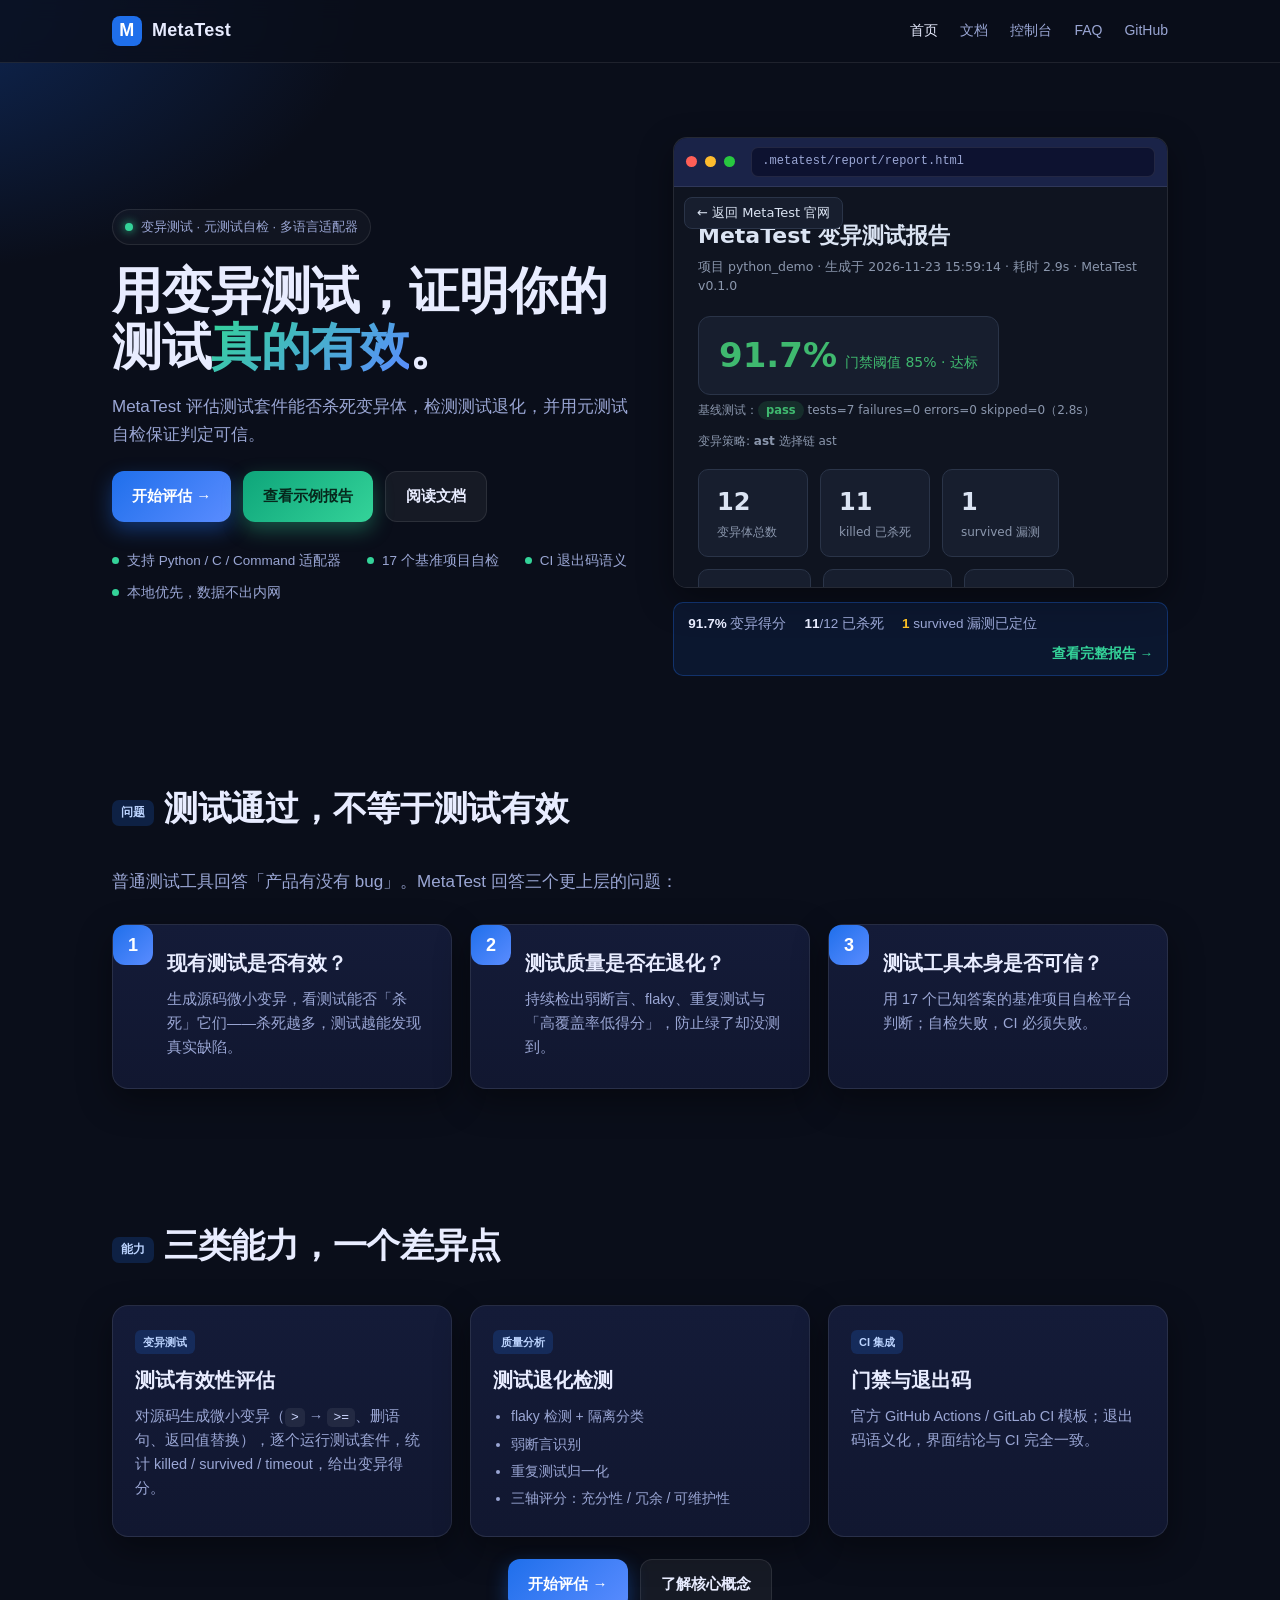
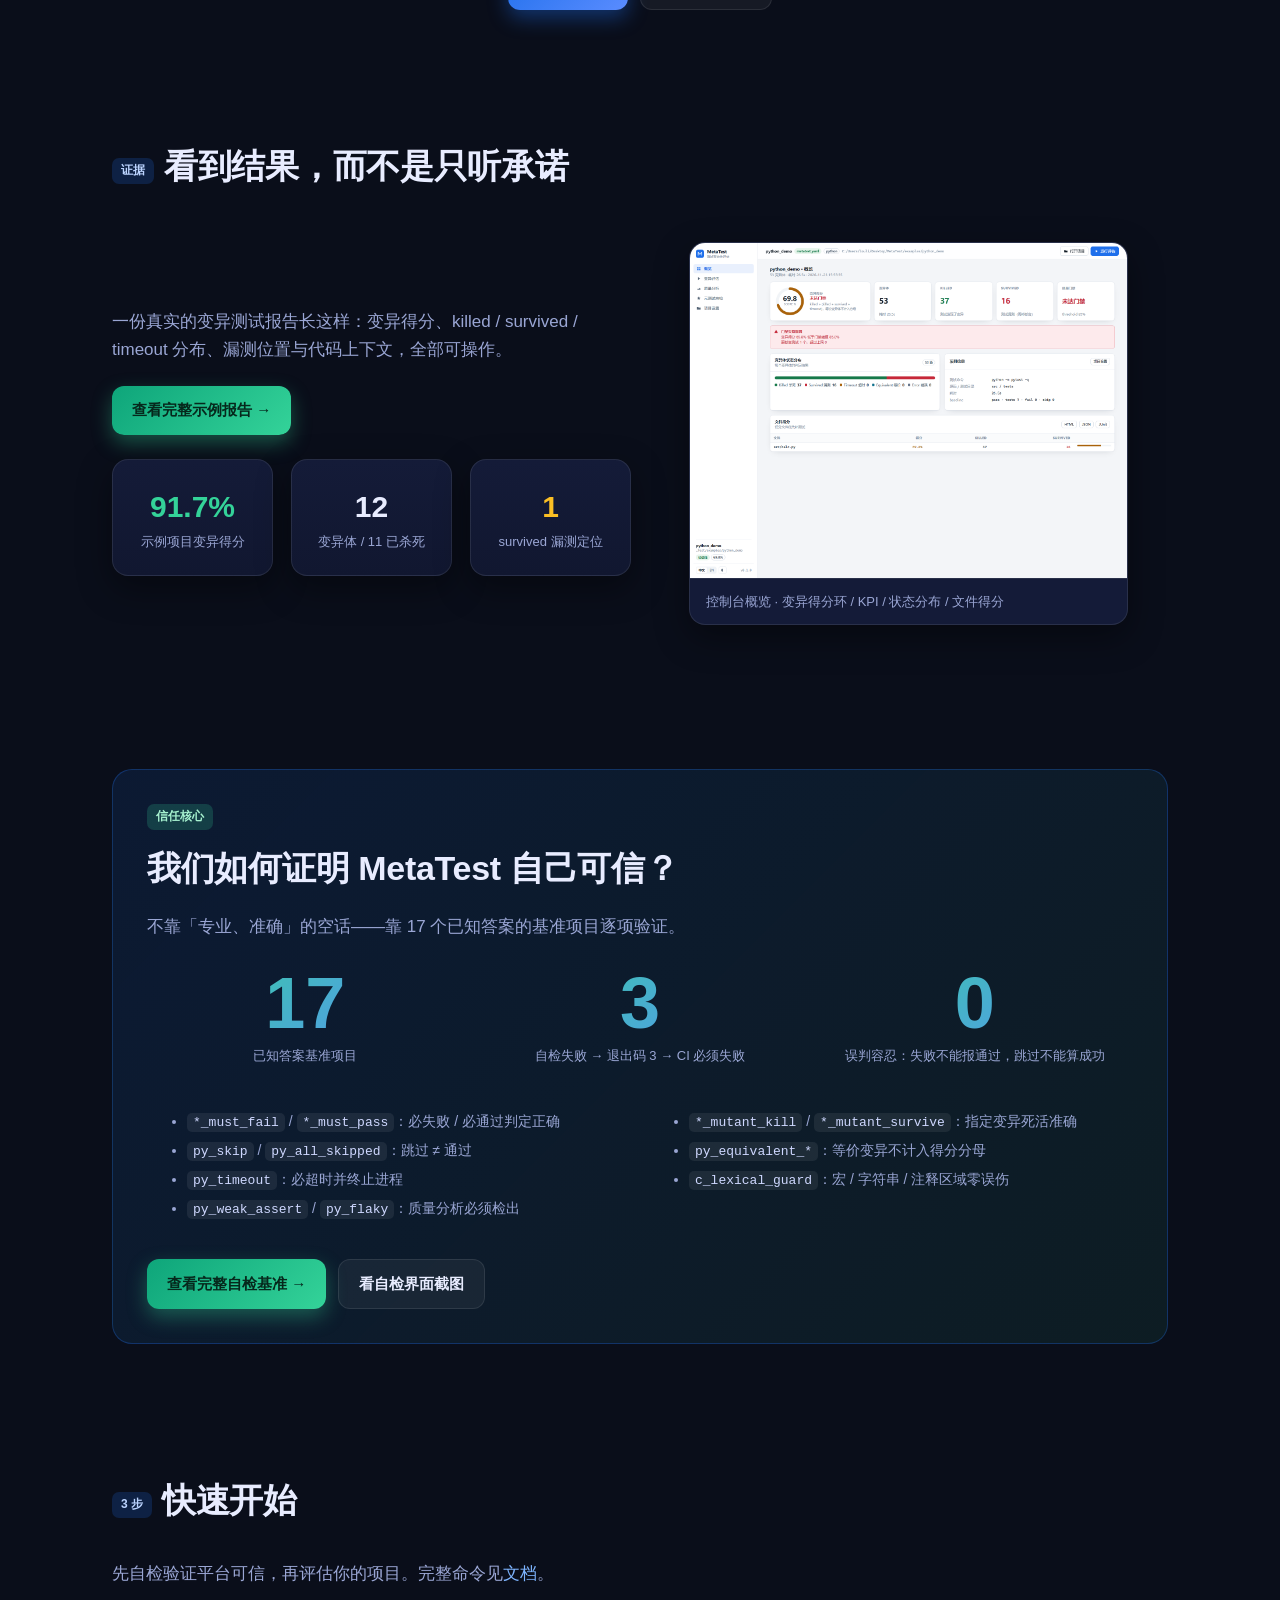
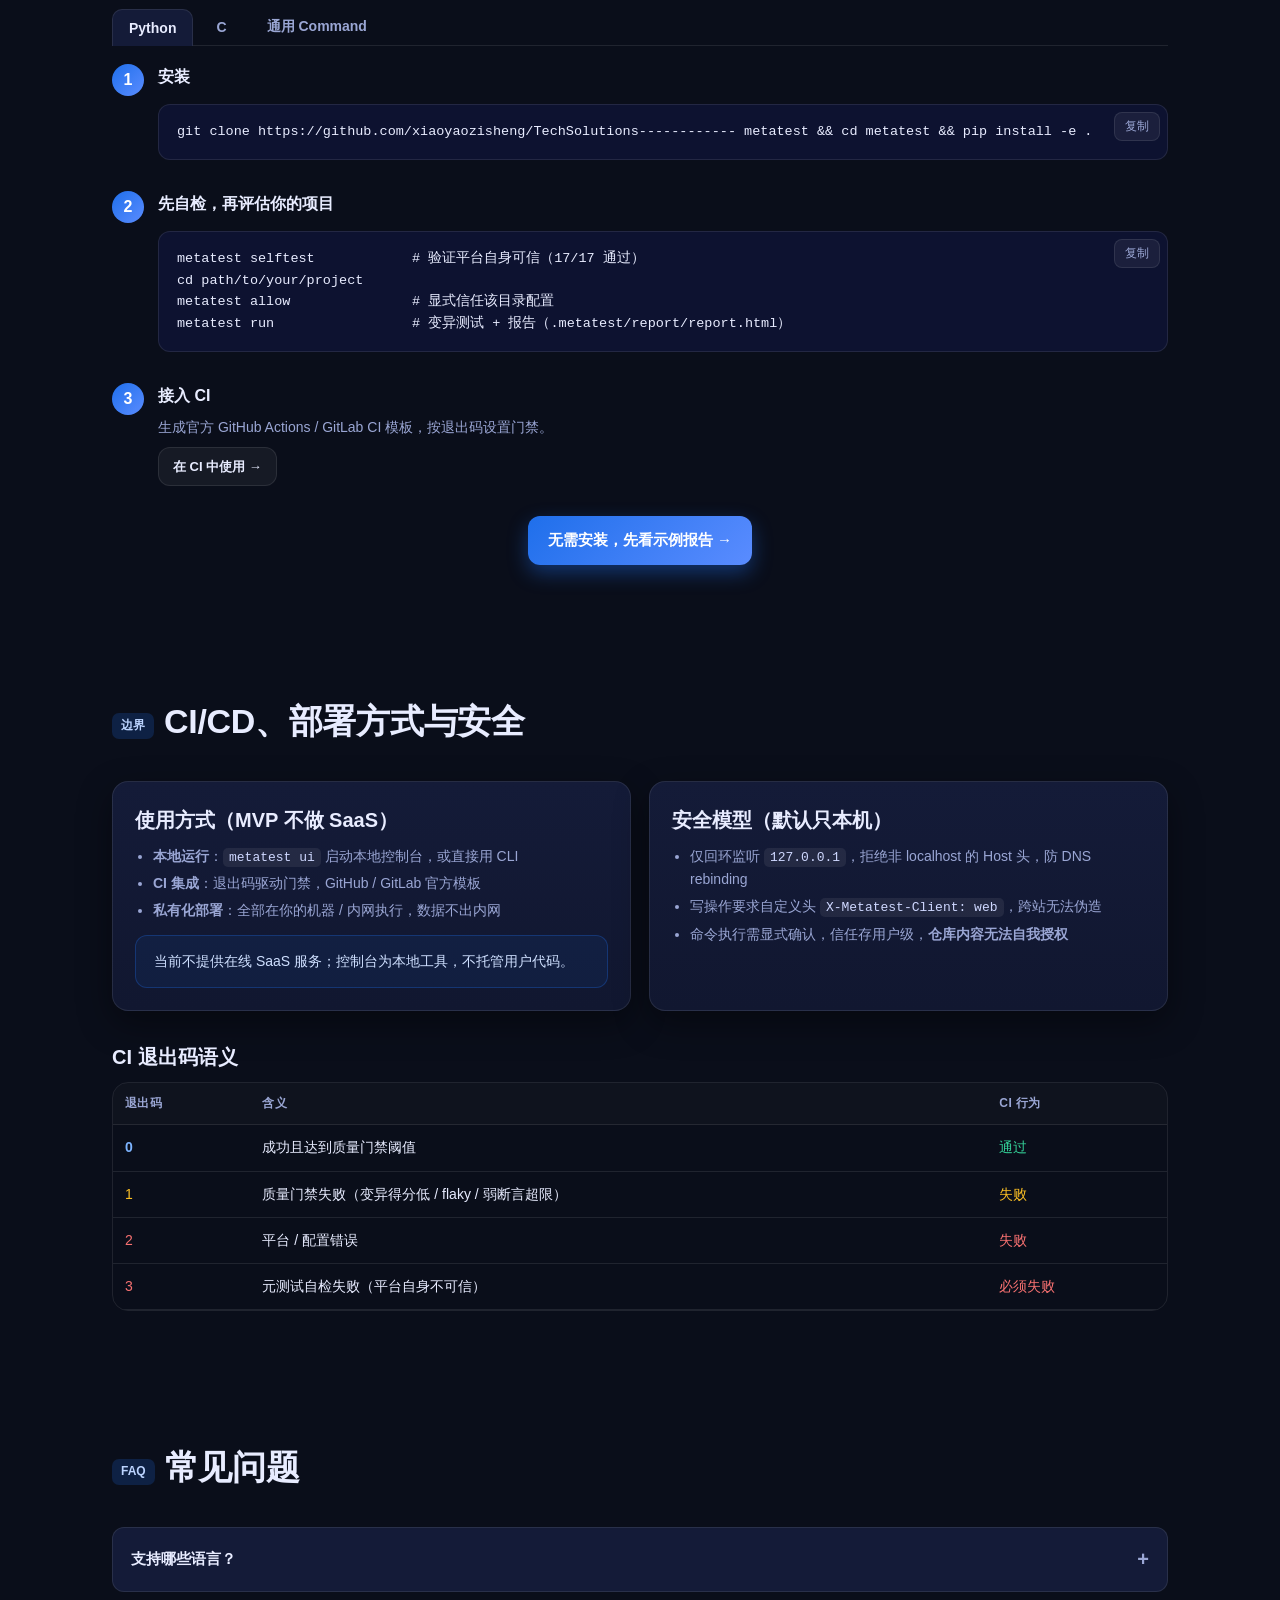
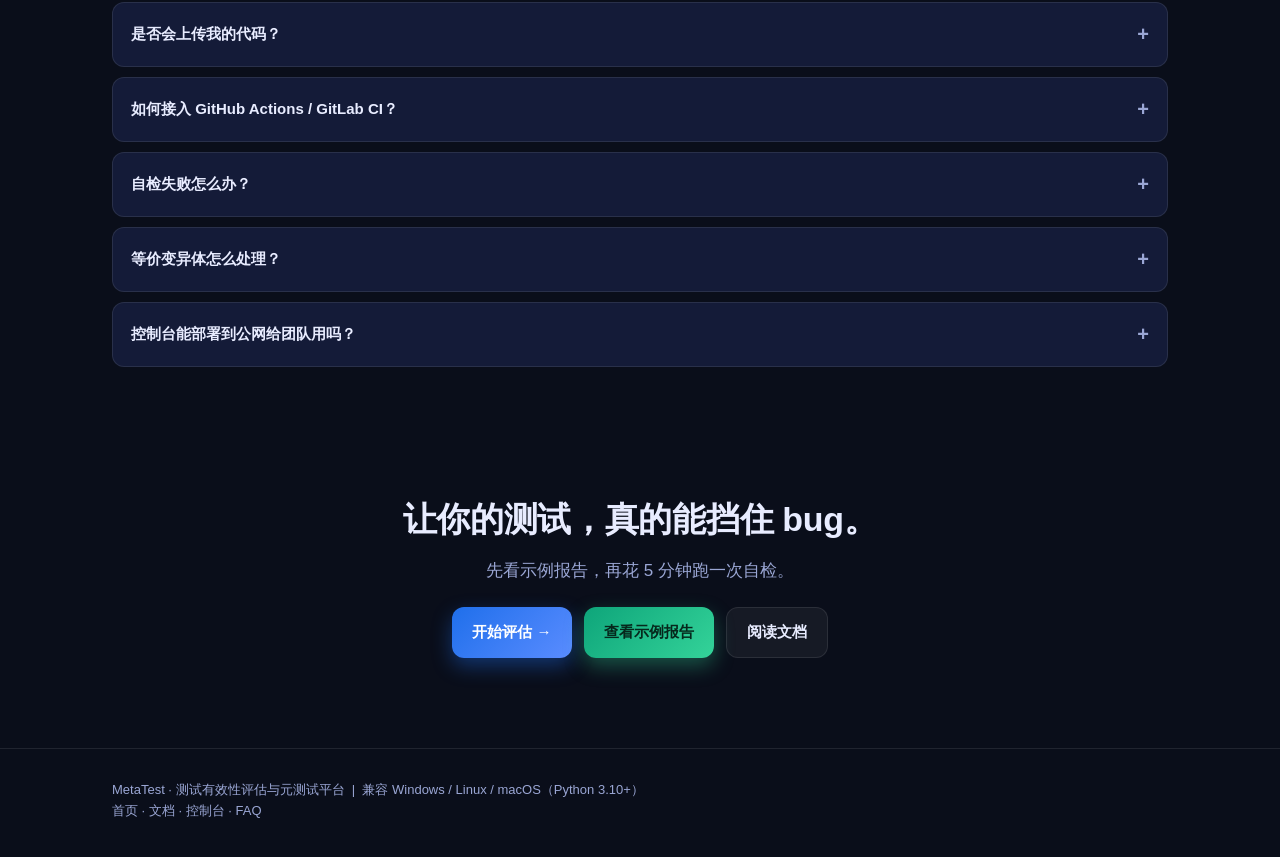
==== metatest-landing/index.html @ 5125e707 "Initial commit: MetaTest 变异测试平台（源码 + 文档 + 示例 + 官网）" ====
<!DOCTYPE html>
<html lang="zh-CN">
<head>
<meta charset="UTF-8" />
<meta name="viewport" content="width=device-width, initial-scale=1.0" />
<title>MetaTest · 用变异测试证明你的测试真的有效</title>
<meta name="description" content="MetaTest 评估测试套件能否杀死变异体，检测测试退化，并用元测试自检保证判定可信。支持 Python / C / Command，本地优先，CI 退出码语义。" />
<meta property="og:title" content="MetaTest · 用变异测试证明你的测试真的有效" />
<meta property="og:description" content="变异测试驱动的测试有效性评估 + 元测试自检 + 多语言适配器。本地优先，CI 退出码语义。" />
<meta property="og:type" content="website" />
<meta property="og:url" content="https://37ljik33e4m6n2cj4o6.traesite.cn/" />
<meta property="og:image" content="https://37ljik33e4m6n2cj4o6.traesite.cn/og-image.jpg" />
<meta property="og:image:width" content="1920" />
<meta property="og:image:height" content="1080" />
<meta property="og:image:alt" content="MetaTest 产品分享图" />
<meta name="twitter:card" content="summary_large_image" />
<meta name="twitter:title" content="MetaTest · 用变异测试证明你的测试真的有效" />
<meta name="twitter:description" content="变异测试驱动的测试有效性评估 + 元测试自检 + 多语言适配器。本地优先，CI 退出码语义。" />
<meta name="twitter:image" content="https://37ljik33e4m6n2cj4o6.traesite.cn/og-image.jpg" />
<link rel="canonical" href="https://37ljik33e4m6n2cj4o6.traesite.cn/" />
<link rel="stylesheet" href="styles.css" />
</head>
<body>

<header class="nav">
  <div class="wrap nav-in">
    <a class="logo" href="./"><span class="mark">M</span>MetaTest</a>
    <nav class="nav-links">
      <a href="./" data-page="index.html">首页</a>
      <a href="docs.html" data-page="docs.html">文档</a>
      <a href="console.html" data-page="console.html">控制台</a>
      <a class="hide-sm" href="docs.html#faq">FAQ</a>
      <a class="hide-sm" href="https://github.com/xiaoyaozisheng/TechSolutions------------" target="_blank" rel="noopener">GitHub</a>
    </nav>
  </div>
</header>

<!-- 首屏：价值 + 证据 + CTA -->
<section class="hero">
  <div class="wrap hero-grid">
    <div class="hero-left">
      <span class="pill"><span class="b"></span>变异测试 · 元测试自检 · 多语言适配器</span>
      <h1>用变异测试，证明你的测试<span class="grad">真的有效</span>。</h1>
      <p class="lead">MetaTest 评估测试套件能否杀死变异体，检测测试退化，并用元测试自检保证判定可信。</p>
      <div class="row">
        <a class="btn primary" href="#start">开始评估 →</a>
        <a class="btn accent" href="report.html">查看示例报告</a>
        <a class="btn ghost" href="docs.html">阅读文档</a>
      </div>
      <div class="trust">
        <span><span class="dot"></span>支持 Python / C / Command 适配器</span>
        <span><span class="dot"></span>17 个基准项目自检</span>
        <span><span class="dot"></span>CI 退出码语义</span>
        <span><span class="dot"></span>本地优先，数据不出内网</span>
      </div>
    </div>
    <div class="hero-right">
      <div class="browser-frame">
        <div class="browser-bar">
          <span class="bdot r"></span><span class="bdot y"></span><span class="bdot g"></span>
          <span class="url">.metatest/report/report.html</span>
        </div>
        <iframe src="report.html" title="MetaTest 真实示例报告（可交互滚动）" loading="lazy"></iframe>
      </div>
      <a class="report-strip" href="report.html">
        <span><b>91.7%</b> 变异得分</span>
        <span><b>11</b>/12 已杀死</span>
        <span><b class="warn">1</b> survived 漏测已定位</span>
        <span class="arr">查看完整报告 →</span>
      </a>
    </div>
  </div>
</section>

<!-- 问题 -->
<section id="why">
  <div class="wrap">
    <div class="section-title"><span class="n">问题</span><h2>测试通过，不等于测试有效</h2></div>
    <p class="lead" style="margin-bottom:28px">普通测试工具回答「产品有没有 bug」。MetaTest 回答三个更上层的问题：</p>
    <div class="grid grid-3 questions">
      <div class="card q"><h3>现有测试是否有效？</h3><p>生成源码微小变异，看测试能否「杀死」它们——杀死越多，测试越能发现真实缺陷。</p></div>
      <div class="card q"><h3>测试质量是否在退化？</h3><p>持续检出弱断言、flaky、重复测试与「高覆盖率低得分」，防止绿了却没测到。</p></div>
      <div class="card q"><h3>测试工具本身是否可信？</h3><p>用 17 个已知答案的基准项目自检平台判断；自检失败，CI 必须失败。</p></div>
    </div>
  </div>
</section>

<!-- 核心能力 -->
<section id="capabilities">
  <div class="wrap">
    <div class="section-title"><span class="n">能力</span><h2>三类能力，一个差异点</h2></div>
    <div class="grid grid-3">
      <div class="card"><span class="tag">变异测试</span><h3>测试有效性评估</h3><p>对源码生成微小变异（<code>&gt;</code> → <code>&gt;=</code>、删语句、返回值替换），逐个运行测试套件，统计 killed / survived / timeout，给出变异得分。</p></div>
      <div class="card"><span class="tag">质量分析</span><h3>测试退化检测</h3><ul><li>flaky 检测 + 隔离分类</li><li>弱断言识别</li><li>重复测试归一化</li><li>三轴评分：充分性 / 冗余 / 可维护性</li></ul></div>
      <div class="card"><span class="tag">CI 集成</span><h3>门禁与退出码</h3><p>官方 GitHub Actions / GitLab CI 模板；退出码语义化，界面结论与 CI 完全一致。</p></div>
    </div>
    <div class="row center" style="justify-content:center">
      <a class="btn primary" href="#start">开始评估 →</a>
      <a class="btn ghost" href="docs.html#concepts">了解核心概念</a>
    </div>
  </div>
</section>

<!-- 证据 -->
<section id="evidence">
  <div class="wrap">
    <div class="section-title"><span class="n">证据</span><h2>看到结果，而不是只听承诺</h2></div>
    <div class="grid grid-2" style="align-items:center">
      <div>
        <p class="lead">一份真实的变异测试报告长这样：变异得分、killed / survived / timeout 分布、漏测位置与代码上下文，全部可操作。</p>
        <div class="row">
          <a class="btn accent" href="report.html">查看完整示例报告 →</a>
        </div>
        <div class="grid grid-3" style="margin-top:24px">
          <div class="card" style="text-align:center"><div style="font-size:30px;font-weight:850;color:var(--accent)">91.7%</div><div class="muted" style="font-size:13px">示例项目变异得分</div></div>
          <div class="card" style="text-align:center"><div style="font-size:30px;font-weight:850;color:var(--text)">12</div><div class="muted" style="font-size:13px">变异体 / 11 已杀死</div></div>
          <div class="card" style="text-align:center"><div style="font-size:30px;font-weight:850;color:var(--warn)">1</div><div class="muted" style="font-size:13px">survived 漏测定位</div></div>
        </div>
      </div>
      <figure class="figure">
        <img src="overview.png" alt="MetaTest 控制台概览：变异得分环与 KPI" />
        <figcaption class="cap">控制台概览 · 变异得分环 / KPI / 状态分布 / 文件得分</figcaption>
      </figure>
    </div>
  </div>
</section>

<!-- 元测试自检：信任核心 -->
<section id="selftest">
  <div class="wrap">
    <div class="trust-core">
      <div class="section-title" style="margin-bottom:10px"><span class="n" style="background:rgba(52,211,153,.2);color:#a7f3d0">信任核心</span></div>
      <h2>我们如何证明 MetaTest 自己可信？</h2>
      <p class="lead">不靠「专业、准确」的空话——靠 17 个已知答案的基准项目逐项验证。</p>
      <div class="grid grid-3" style="margin-top:26px">
        <div class="stat"><div class="big">17</div><small>已知答案基准项目</small></div>
        <div class="stat"><div class="big">3</div><small>自检失败 → 退出码 3 → CI 必须失败</small></div>
        <div class="stat"><div class="big">0</div><small>误判容忍：失败不能报通过，跳过不能算成功</small></div>
      </div>
      <div class="grid grid-2" style="margin-top:26px">
        <ul class="muted" style="font-size:14px;line-height:2">
          <li><code>*_must_fail</code> / <code>*_must_pass</code>：必失败 / 必通过判定正确</li>
          <li><code>py_skip</code> / <code>py_all_skipped</code>：跳过 ≠ 通过</li>
          <li><code>py_timeout</code>：必超时并终止进程</li>
          <li><code>py_weak_assert</code> / <code>py_flaky</code>：质量分析必须检出</li>
        </ul>
        <ul class="muted" style="font-size:14px;line-height:2">
          <li><code>*_mutant_kill</code> / <code>*_mutant_survive</code>：指定变异死活准确</li>
          <li><code>py_equivalent_*</code>：等价变异不计入得分分母</li>
          <li><code>c_lexical_guard</code>：宏 / 字符串 / 注释区域零误伤</li>
        </ul>
      </div>
      <div class="row">
        <a class="btn accent" href="docs.html#selftest">查看完整自检基准 →</a>
        <a class="btn ghost" href="selftest.png">看自检界面截图</a>
      </div>
    </div>
  </div>
</section>

<!-- 快速开始 -->
<section id="start">
  <div class="wrap">
    <div class="section-title"><span class="n">3 步</span><h2>快速开始</h2></div>
    <p class="lead" style="margin-bottom:20px">先自检验证平台可信，再评估你的项目。完整命令见<a href="docs.html">文档</a>。</p>

    <div data-tab-group="lang">
      <div class="tabs">
        <button class="tab active" data-tab="python">Python</button>
        <button class="tab" data-tab="c">C</button>
        <button class="tab" data-tab="cmd">通用 Command</button>
      </div>

      <div class="tab-panel active" data-panel="lang" data-panel-value="python">
        <div class="step"><div class="n">1</div><div class="b">
          <h4>安装</h4>
          <div class="code-wrap"><pre><code>git clone https://github.com/xiaoyaozisheng/TechSolutions------------ metatest && cd metatest && pip install -e .</code></pre></div>
        </div></div>
        <div class="step"><div class="n">2</div><div class="b">
          <h4>先自检，再评估你的项目</h4>
          <div class="code-wrap"><pre><code>metatest selftest            # 验证平台自身可信（17/17 通过）
cd path/to/your/project
metatest allow               # 显式信任该目录配置
metatest run                 # 变异测试 + 报告（.metatest/report/report.html）</code></pre></div>
        </div></div>
        <div class="step"><div class="n">3</div><div class="b">
          <h4>接入 CI</h4>
          <p>生成官方 GitHub Actions / GitLab CI 模板，按退出码设置门禁。</p>
          <a class="btn ghost sm" href="docs.html#ci">在 CI 中使用 →</a>
        </div></div>
      </div>

      <div class="tab-panel" data-panel="lang" data-panel-value="c">
        <div class="step"><div class="n">1</div><div class="b">
          <h4>安装（含 C 变异依赖）</h4>
          <div class="code-wrap"><pre><code>git clone https://github.com/xiaoyaozisheng/TechSolutions------------ metatest && cd metatest && pip install -e ".[c]"</code></pre></div>
        </div></div>
        <div class="step"><div class="n">2</div><div class="b">
          <h4>初始化并评估 C 项目</h4>
          <div class="code-wrap"><pre><code>metatest selftest
cd path/to/your/c_project
metatest init               # 探测语言并生成 metatest.yaml
metatest allow
metatest run</code></pre></div>
        </div></div>
        <div class="step"><div class="n">3</div><div class="b">
          <h4>接入 CI</h4>
          <a class="btn ghost sm" href="docs.html#ci">在 CI 中使用 →</a>
        </div></div>
      </div>

      <div class="tab-panel" data-panel="lang" data-panel-value="cmd">
        <div class="step"><div class="n">1</div><div class="b">
          <h4>安装</h4>
          <div class="code-wrap"><pre><code>git clone https://github.com/xiaoyaozisheng/TechSolutions------------ metatest && cd metatest && pip install -e .</code></pre></div>
        </div></div>
        <div class="step"><div class="n">2</div><div class="b">
          <h4>用命令适配器接入任意项目</h4>
          <p>在 <code>metatest.yaml</code> 里配置 build / test 命令与结果格式，即可获得 flaky 检测、结果校验与报告。</p>
          <a class="btn ghost sm" href="docs.html#adapters">查看 Command 适配器配置 →</a>
        </div></div>
        <div class="step"><div class="n">3</div><div class="b">
          <h4>接入 CI</h4>
          <a class="btn ghost sm" href="docs.html#ci">在 CI 中使用 →</a>
        </div></div>
      </div>
    </div>

    <div class="row center" style="justify-content:center;margin-top:30px">
      <a class="btn primary" href="report.html">无需安装，先看示例报告 →</a>
    </div>
  </div>
</section>

<!-- CI / 部署边界 / 安全 -->
<section id="ci-security">
  <div class="wrap">
    <div class="section-title"><span class="n">边界</span><h2>CI/CD、部署方式与安全</h2></div>
    <div class="grid grid-2">
      <div class="card">
        <h3>使用方式（MVP 不做 SaaS）</h3>
        <ul>
          <li><b>本地运行</b>：<code>metatest ui</code> 启动本地控制台，或直接用 CLI</li>
          <li><b>CI 集成</b>：退出码驱动门禁，GitHub / GitLab 官方模板</li>
          <li><b>私有化部署</b>：全部在你的机器 / 内网执行，数据不出内网</li>
        </ul>
        <div class="callout info" style="margin-top:12px">当前不提供在线 SaaS 服务；控制台为本地工具，不托管用户代码。</div>
      </div>
      <div class="card">
        <h3>安全模型（默认只本机）</h3>
        <ul>
          <li>仅回环监听 <code>127.0.0.1</code>，拒绝非 localhost 的 Host 头，防 DNS rebinding</li>
          <li>写操作要求自定义头 <code>X-Metatest-Client: web</code>，跨站无法伪造</li>
          <li>命令执行需显式确认，信任存用户级，<b>仓库内容无法自我授权</b></li>
        </ul>
      </div>
    </div>
    <h3 style="margin-top:30px">CI 退出码语义</h3>
    <div class="scroll">
      <table>
        <tr><th>退出码</th><th>含义</th><th>CI 行为</th></tr>
        <tr><td class="k">0</td><td>成功且达到质量门禁阈值</td><td class="ok">通过</td></tr>
        <tr><td class="warn">1</td><td>质量门禁失败（变异得分低 / flaky / 弱断言超限）</td><td class="warn">失败</td></tr>
        <tr><td class="bad">2</td><td>平台 / 配置错误</td><td class="bad">失败</td></tr>
        <tr><td class="bad">3</td><td>元测试自检失败（平台自身不可信）</td><td class="bad">必须失败</td></tr>
      </table>
    </div>
  </div>
</section>

<!-- FAQ -->
<section id="faq">
  <div class="wrap">
    <div class="section-title"><span class="n">FAQ</span><h2>常见问题</h2></div>
    <details class="faq"><summary>支持哪些语言？</summary><div class="body">内置 Python（AST + pytest/unittest）、C（tree-sitter，无依赖时词法级回退）、Command（任意命令级接入）。通过插件模板可扩展更多语言与变异算子。</div></details>
    <details class="faq"><summary>是否会上传我的代码？</summary><div class="body">不会。MetaTest 是本地优先工具，所有变异生成与测试执行都在你的机器 / 内网完成，不向任何外部服务发送代码。MVP 不做 SaaS。</div></details>
    <details class="faq"><summary>如何接入 GitHub Actions / GitLab CI？</summary><div class="body">运行 <code>metatest ci github</code> 或 <code>metatest ci gitlab</code> 输出官方模板，按退出码（0 通过 / 1 门禁失败 / 3 自检失败）设置门禁即可。详见<a href="docs.html#ci">文档 · CI 集成</a>。</div></details>
    <details class="faq"><summary>自检失败怎么办？</summary><div class="body">自检失败（退出码 3）说明平台自身判断不可信，此时一切结论都不可信，CI 必须失败。请检查环境（解释器 / 依赖），或提交 issue 附上自检日志。</div></details>
    <details class="faq"><summary>等价变异体怎么处理？</summary><div class="body">等价变异（语义与原代码相同，不可能被杀死）不计入得分分母。可人工标记或启发式提示，避免拉低真实得分。</div></details>
    <details class="faq"><summary>控制台能部署到公网给团队用吗？</summary><div class="body">不建议。控制台设计为仅本机单用户、无鉴权，文档明确不要把 <code>--host</code> 改成 <code>0.0.0.0</code>。团队共享建议走 CI 集成，而非公网暴露控制台。</div></details>
  </div>
</section>

<!-- 底部 CTA -->
<section style="padding:50px 0 70px">
  <div class="wrap center">
    <h2>让你的测试，真的能挡住 bug。</h2>
    <p class="lead" style="margin:0 auto">先看示例报告，再花 5 分钟跑一次自检。</p>
    <div class="row" style="justify-content:center">
      <a class="btn primary" href="#start">开始评估 →</a>
      <a class="btn accent" href="report.html">查看示例报告</a>
      <a class="btn ghost" href="docs.html">阅读文档</a>
    </div>
  </div>
</section>

<footer>
  <div class="wrap">
    MetaTest · 测试有效性评估与元测试平台 &nbsp;|&nbsp; 兼容 Windows / Linux / macOS（Python 3.10+）<br/>
    <a href="./">首页</a> · <a href="docs.html">文档</a> · <a href="console.html">控制台</a> · <a href="docs.html#faq">FAQ</a>
  </div>
</footer>

<div class="toast" id="toast"></div>
<script src="app.js"></script>
</body>
</html>
---- metatest-landing/styles.css ----
/* MetaTest 官网 · 共享样式 (首页 / 文档 / 控制台) */
:root{
  --bg:#0a0e1a; --bg-soft:#111730; --card:#141b38; --card-2:#1a2348;
  --text:#e8ecff; --muted:#9aa6d4; --line:rgba(255,255,255,.09);
  --brand:#1f6feb; --brand-2:#5a8cff; --accent:#34d399; --warn:#fbbf24; --danger:#f87171;
  --radius:16px; --shadow:0 12px 34px rgba(0,0,0,.4);
  --code:#0d1230;
}
*{box-sizing:border-box}
html{scroll-behavior:smooth}
body{margin:0;font-family:-apple-system,BlinkMacSystemFont,"Segoe UI","PingFang SC","Microsoft YaHei",Roboto,Helvetica,Arial,sans-serif;background:radial-gradient(1100px 560px at 85% -10%,#16306b 0%,transparent 60%),radial-gradient(900px 500px at -10% 0%,#0f2a5c 0%,transparent 55%),var(--bg);color:var(--text);line-height:1.65}
a{color:#7db4ff;text-decoration:none}
a:hover{text-decoration:underline}
.wrap{max-width:1100px;margin:0 auto;padding:0 22px}

/* 导航 */
header.nav{position:sticky;top:0;z-index:30;backdrop-filter:blur(10px);background:rgba(10,14,26,.75);border-bottom:1px solid var(--line)}
.nav-in{display:flex;align-items:center;justify-content:space-between;height:62px}
.logo{font-weight:800;letter-spacing:.3px;display:flex;align-items:center;gap:10px;font-size:18px;color:var(--text)}
.logo:hover{text-decoration:none}
.logo .mark{width:30px;height:30px;border-radius:8px;background:var(--brand);display:grid;place-items:center;color:#fff;font-weight:900}
.nav-links{display:flex;gap:22px;font-size:14px;align-items:center}
.nav-links a{color:var(--muted)}
.nav-links a:hover{color:var(--text);text-decoration:none}
.nav-links a.active{color:var(--text)}
@media(max-width:780px){.nav-links{gap:14px;font-size:13px}}
@media(max-width:560px){.nav-links .hide-sm{display:none}}

/* 排版 */
section{padding:64px 0}
h1{font-size:clamp(30px,5.2vw,50px);line-height:1.12;margin:0 0 18px;font-weight:850;letter-spacing:-.5px}
h2{font-size:clamp(24px,3.4vw,34px);margin:0 0 10px;font-weight:800;letter-spacing:-.3px}
h3{font-size:20px;margin:0 0 8px}
.lead{color:var(--muted);font-size:17px;max-width:760px}
.muted{color:var(--muted)}
.grad{background:linear-gradient(135deg,var(--accent),var(--brand-2));-webkit-background-clip:text;background-clip:text;color:transparent}

/* 首屏 */
.hero{padding-top:74px;padding-bottom:40px}
.pill{display:inline-flex;align-items:center;gap:8px;padding:6px 12px;border:1px solid var(--line);border-radius:999px;background:rgba(255,255,255,.03);font-size:13px;color:var(--muted);margin-bottom:18px}
.pill .b{width:8px;height:8px;border-radius:50%;background:var(--accent);box-shadow:0 0 10px var(--accent)}

/* CTA 按钮 */
.btn{display:inline-flex;align-items:center;gap:8px;border:0;cursor:pointer;font-weight:600;font-size:15px;padding:12px 20px;border-radius:12px;text-decoration:none;transition:transform .15s, box-shadow .15s;font-family:inherit}
.btn:hover{text-decoration:none;transform:translateY(-1px)}
.btn.primary{background:linear-gradient(135deg,var(--brand),var(--brand-2));color:#fff;box-shadow:0 8px 20px rgba(31,111,235,.4)}
.btn.primary:hover{box-shadow:0 12px 26px rgba(31,111,235,.5)}
.btn.accent{background:linear-gradient(135deg,#0ea57a,var(--accent));color:#06281c;box-shadow:0 8px 20px rgba(52,211,153,.35)}
.btn.accent:hover{box-shadow:0 12px 26px rgba(52,211,153,.45)}
.btn.ghost{background:rgba(255,255,255,.05);border:1px solid var(--line);color:var(--text)}
.btn.ghost:hover{background:rgba(255,255,255,.1)}
.btn.sm{padding:8px 14px;font-size:13px}
.row{display:flex;gap:12px;flex-wrap:wrap;margin-top:22px}
.center{text-align:center}

/* 信任条 */
.trust{display:flex;flex-wrap:wrap;gap:10px 26px;margin-top:28px;color:var(--muted);font-size:13.5px}
.trust span{display:inline-flex;align-items:center;gap:8px}
.trust .dot{width:7px;height:7px;border-radius:50%;background:var(--accent)}

/* 卡片网格 */
.grid{display:grid;gap:18px}
.grid-3{grid-template-columns:repeat(3,1fr)}
.grid-2{grid-template-columns:repeat(2,1fr)}
@media(max-width:900px){.grid-3,.grid-2{grid-template-columns:1fr}}
.card{background:linear-gradient(180deg,var(--card),var(--bg-soft));border:1px solid var(--line);border-radius:var(--radius);padding:22px;box-shadow:var(--shadow)}
.card .tag{display:inline-block;font-size:11px;padding:3px 8px;border-radius:6px;background:rgba(31,111,235,.2);color:#bcd4ff;margin-bottom:10px;font-weight:600}
.card p{color:var(--muted);margin:6px 0;font-size:14.5px}
.card ul{margin:8px 0 0;padding-left:18px;color:var(--muted);font-size:14px}
.card ul li{margin:4px 0}

/* 数字问题卡 */
.questions{counter-reset:q}
.q{position:relative;padding-left:54px}
.q::before{counter-increment:q;content:counter(q);position:absolute;left:0;top:0;width:40px;height:40px;border-radius:12px;background:linear-gradient(135deg,var(--brand),var(--brand-2));display:grid;place-items:center;font-weight:800;color:#fff;font-size:18px}

/* 信任核心区 */
.trust-core{background:linear-gradient(135deg,rgba(31,111,235,.12),rgba(52,211,153,.08));border:1px solid rgba(31,111,235,.3);border-radius:20px;padding:34px}
.trust-core .big{font-size:clamp(40px,8vw,72px);font-weight:850;line-height:1;background:linear-gradient(135deg,var(--accent),var(--brand-2));-webkit-background-clip:text;background-clip:text;color:transparent}
.trust-core .stat{text-align:center}
.trust-core .stat small{display:block;color:var(--muted);font-size:13px;margin-top:6px}

/* 截图 */
.shots{display:grid;grid-template-columns:1fr 1fr;gap:18px}
@media(max-width:900px){.shots{grid-template-columns:1fr}}
.shot{background:var(--card);border:1px solid var(--line);border-radius:var(--radius);overflow:hidden;box-shadow:var(--shadow)}
.shot img{width:100%;display:block;border-bottom:1px solid var(--line)}
.shot .cap{padding:14px 16px;font-size:14px;color:var(--muted)}
.shot .cap b{color:var(--text)}
.figure{border:1px solid var(--line);border-radius:var(--radius);overflow:hidden;box-shadow:var(--shadow);background:var(--card)}
.figure img{width:100%;display:block}
.figure .cap{padding:12px 16px;font-size:13px;color:var(--muted);border-top:1px solid var(--line)}

/* 代码块 + 复制 */
pre{background:var(--code);border:1px solid var(--line);border-radius:12px;padding:16px 18px;overflow:auto;font-size:13.5px;line-height:1.6;position:relative}
code{font-family:"SFMono-Regular",Consolas,"Liberation Mono",Menlo,monospace}
p code,li code,td code{background:rgba(255,255,255,.07);padding:2px 6px;border-radius:5px;font-size:13px;color:#cfd8ff}
.code-wrap{position:relative}
.code-wrap .copy-btn{position:absolute;top:8px;right:8px;z-index:2;font-size:12px;padding:5px 10px;border-radius:8px;border:1px solid var(--line);background:rgba(255,255,255,.06);color:var(--muted);cursor:pointer;font-family:inherit}
.code-wrap .copy-btn:hover{background:rgba(255,255,255,.12);color:var(--text)}
.code-wrap .copy-btn.copied{color:var(--accent);border-color:rgba(52,211,153,.4)}

/* 语言 tab */
.tabs{display:flex;gap:6px;flex-wrap:wrap;border-bottom:1px solid var(--line);margin-bottom:16px}
.tab{padding:9px 16px;border:1px solid transparent;border-bottom:0;background:transparent;color:var(--muted);cursor:pointer;font-size:14px;border-radius:10px 10px 0 0;font-family:inherit;font-weight:600}
.tab:hover{color:var(--text)}
.tab.active{color:var(--text);background:var(--card);border-color:var(--line);position:relative;top:1px}
.tab-panel{display:none}
.tab-panel.active{display:block}
.step{display:flex;gap:14px;align-items:flex-start;margin:18px 0}
.step .n{flex:0 0 32px;width:32px;height:32px;border-radius:50%;background:linear-gradient(135deg,var(--brand),var(--brand-2));display:grid;place-items:center;font-weight:800;color:#fff}
.step .b{flex:1}
.step .b h4{margin:0 0 6px;font-size:16px}
.step .b p{margin:0 0 8px;color:var(--muted);font-size:14px}

/* 表格 */
table{width:100%;border-collapse:collapse;font-size:14px}
th,td{padding:11px 12px;text-align:left;border-bottom:1px solid var(--line);vertical-align:top}
th{color:var(--muted);font-weight:600;font-size:12px;text-transform:uppercase;letter-spacing:.4px;background:rgba(255,255,255,.02);white-space:nowrap}
.scroll{overflow:auto;border:1px solid var(--line);border-radius:var(--radius);-webkit-overflow-scrolling:touch}
.k{color:#7db4ff;font-weight:600;white-space:nowrap}
.ok{color:var(--accent)} .warn{color:var(--warn)} .bad{color:var(--danger)}
.formula{background:rgba(31,111,235,.1);border:1px solid rgba(31,111,235,.3);border-radius:12px;padding:14px 18px;font-size:15px;color:#cfd8ff}
.arch-tree{background:var(--code);border:1px solid var(--line);border-radius:12px;padding:16px 18px;font-size:13px;line-height:1.7;color:#cdd6f5;overflow:auto;font-family:"SFMono-Regular",Consolas,monospace}
.note{font-size:13px;color:var(--muted);border-left:3px solid var(--brand);padding-left:12px;margin:14px 0}
.callout{border-radius:12px;padding:14px 18px;font-size:14px}
.callout.warn{background:rgba(251,191,36,.08);border:1px solid rgba(251,191,36,.3);color:#fde68a}
.callout.info{background:rgba(31,111,235,.08);border:1px solid rgba(31,111,235,.3);color:#cfe0ff}
.callout.ok{background:rgba(52,211,153,.08);border:1px solid rgba(52,211,153,.3);color:#a7f3d0}

/* FAQ */
.faq{border:1px solid var(--line);border-radius:12px;background:var(--card);margin-bottom:10px;overflow:hidden}
.faq summary{padding:15px 18px;cursor:pointer;font-weight:600;font-size:15px;list-style:none;display:flex;justify-content:space-between;align-items:center}
.faq summary::-webkit-details-marker{display:none}
.faq summary::after{content:"+";font-size:20px;color:var(--muted);transition:transform .2s}
.faq[open] summary::after{transform:rotate(45deg)}
.faq .body{padding:0 18px 16px;color:var(--muted);font-size:14px}

/* 章节标题 */
.section-title{display:flex;align-items:center;gap:10px;margin-bottom:22px}
.section-title .n{font-size:12px;padding:3px 9px;border-radius:7px;background:rgba(31,111,235,.2);color:#bcd4ff;font-weight:700}

/* 页脚 */
footer{border-top:1px solid var(--line);padding:30px 0;color:var(--muted);font-size:13px;margin-top:20px}
footer a{color:var(--muted)}

/* doc 布局 */
.doc-grid{display:grid;grid-template-columns:230px 1fr;gap:32px}
@media(max-width:900px){.doc-grid{grid-template-columns:1fr}}
.toc{position:sticky;top:82px;align-self:start;font-size:14px}
.toc a{display:block;padding:6px 0;color:var(--muted);border-bottom:1px solid transparent}
.toc a:hover{color:var(--text);text-decoration:none}
.doc h2{scroll-margin-top:80px;margin-top:48px}
.doc h3{scroll-margin-top:80px;margin-top:30px}
.toast{position:fixed;bottom:24px;left:50%;transform:translateX(-50%) translateY(20px);background:#0d1230;border:1px solid var(--line);color:var(--text);padding:10px 16px;border-radius:10px;font-size:13px;opacity:0;pointer-events:none;transition:.25s;z-index:60}
.toast.show{opacity:1;transform:translateX(-50%) translateY(0)}

/* 首屏右侧：真实报告预览（浏览器框 + 可交互 iframe）+ 指标条 */
.hero-grid{display:grid;grid-template-columns:1.05fr 1fr;gap:42px;align-items:center}
.hero-left{min-width:0}
.hero-right{min-width:0}
.browser-frame{border:1px solid var(--line);border-radius:14px;overflow:hidden;box-shadow:var(--shadow);background:#0f1420}
.browser-bar{display:flex;align-items:center;gap:8px;padding:9px 12px;background:#1a2348;border-bottom:1px solid var(--line)}
.bdot{width:11px;height:11px;border-radius:50%;flex:none}
.bdot.r{background:#ff5f57}.bdot.y{background:#febc2e}.bdot.g{background:#28c840}
.browser-bar .url{flex:1;margin-left:8px;font-size:12px;color:var(--muted);background:#0d1230;border:1px solid var(--line);border-radius:7px;padding:4px 10px;font-family:"SFMono-Regular",Consolas,monospace}
.browser-frame iframe{display:block;width:100%;height:400px;border:0;background:#0f1420}
.report-strip{display:flex;flex-wrap:wrap;gap:8px 18px;align-items:center;margin-top:14px;padding:10px 14px;border-radius:10px;background:rgba(31,111,235,.10);border:1px solid rgba(31,111,235,.32);font-size:13.5px;color:var(--muted);text-decoration:none;transition:background .15s}
.report-strip b{color:var(--text);font-weight:750}
.report-strip .warn{color:var(--warn)}
.report-strip .arr{margin-left:auto;color:var(--accent);font-weight:650;white-space:nowrap}
.report-strip:hover{background:rgba(31,111,235,.18);text-decoration:none}
@media(max-width:900px){
  .hero-grid{grid-template-columns:1fr;gap:28px}
  .browser-frame iframe{height:330px}
  .report-strip .arr{margin-left:0;width:100%;text-align:right}
}
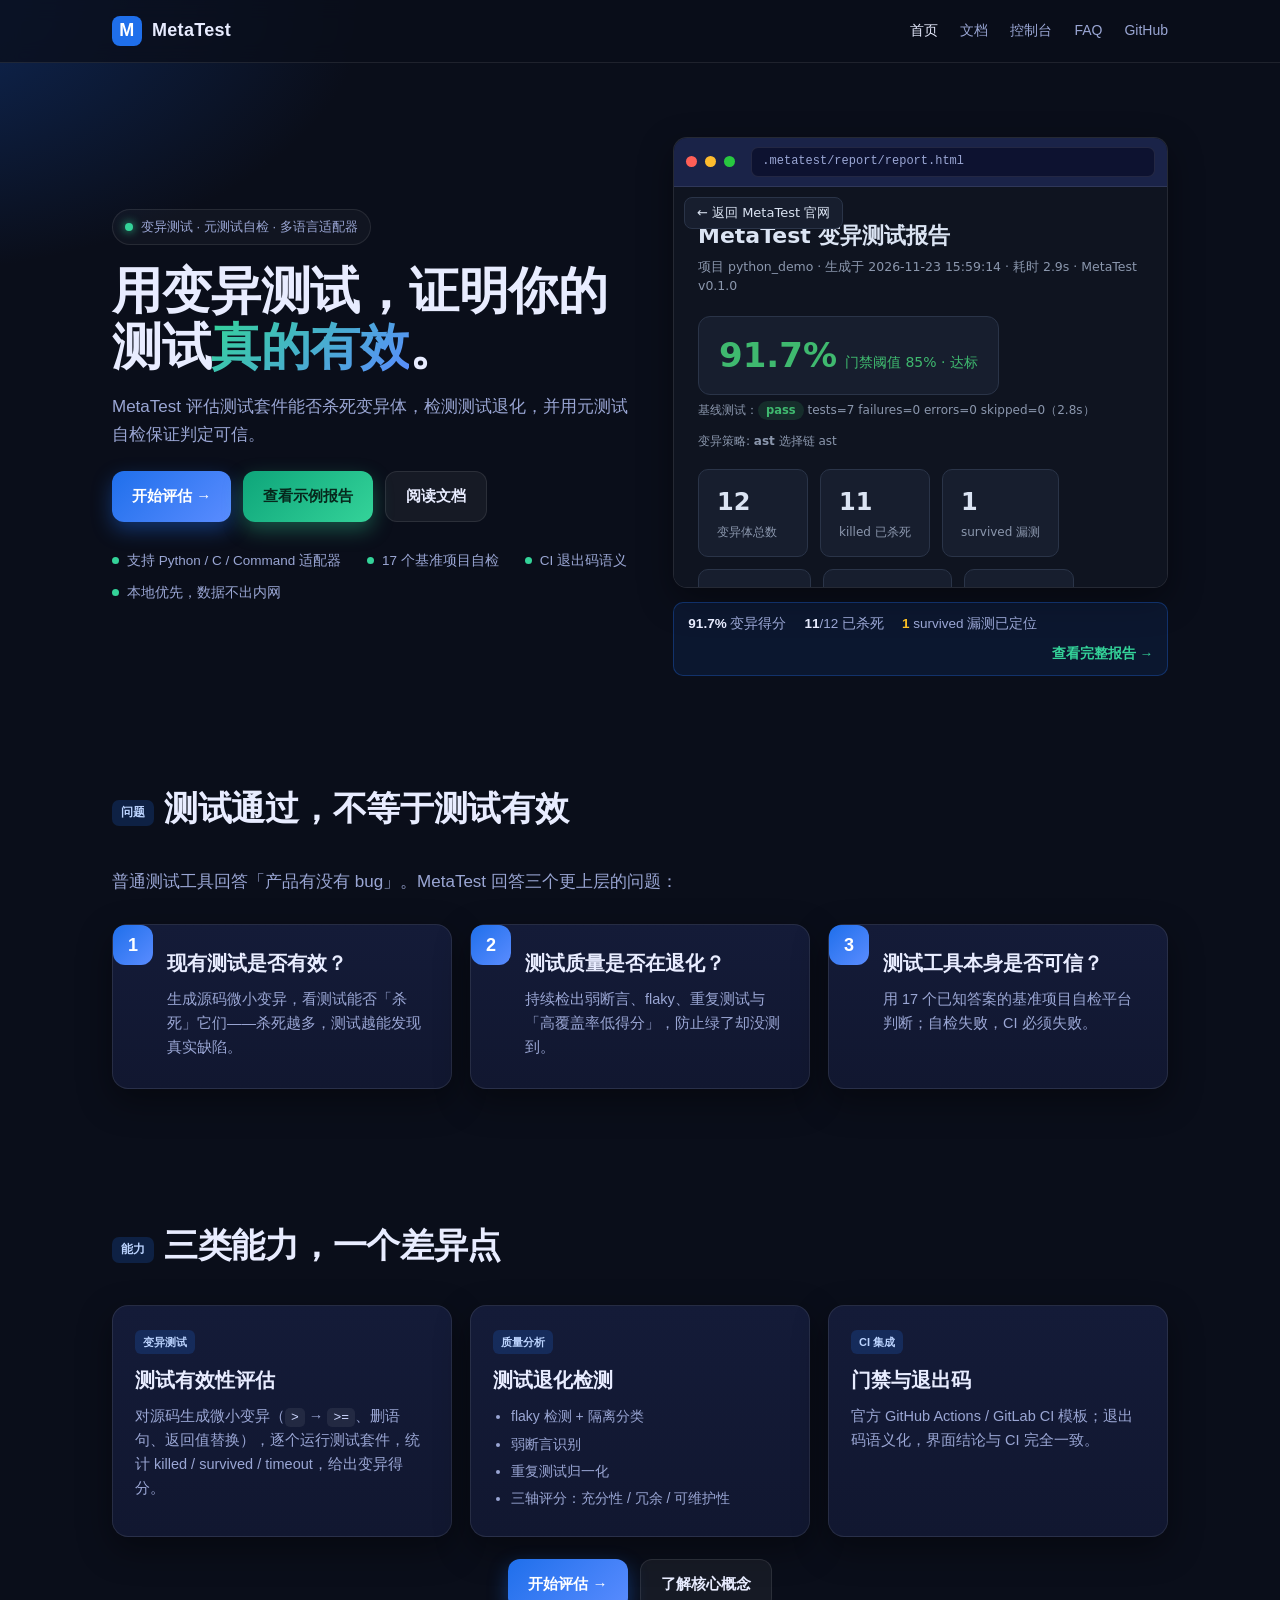
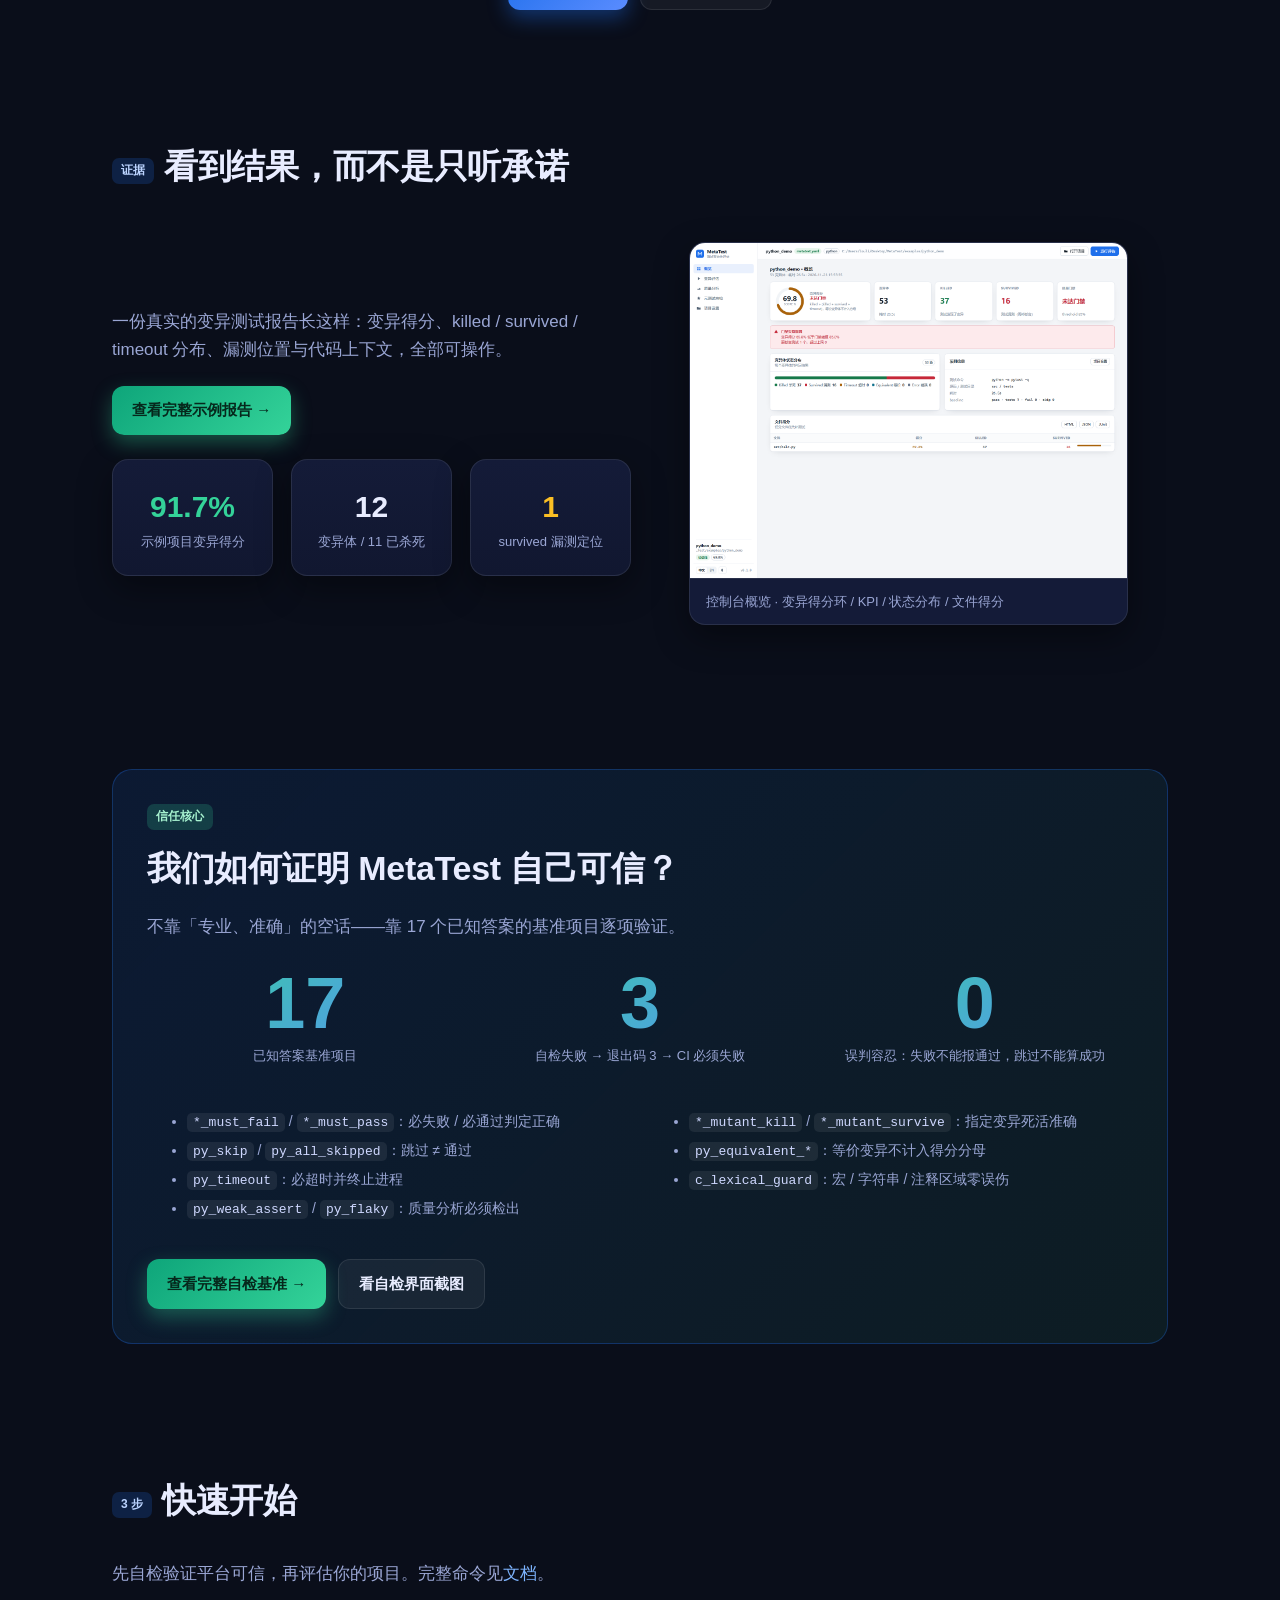
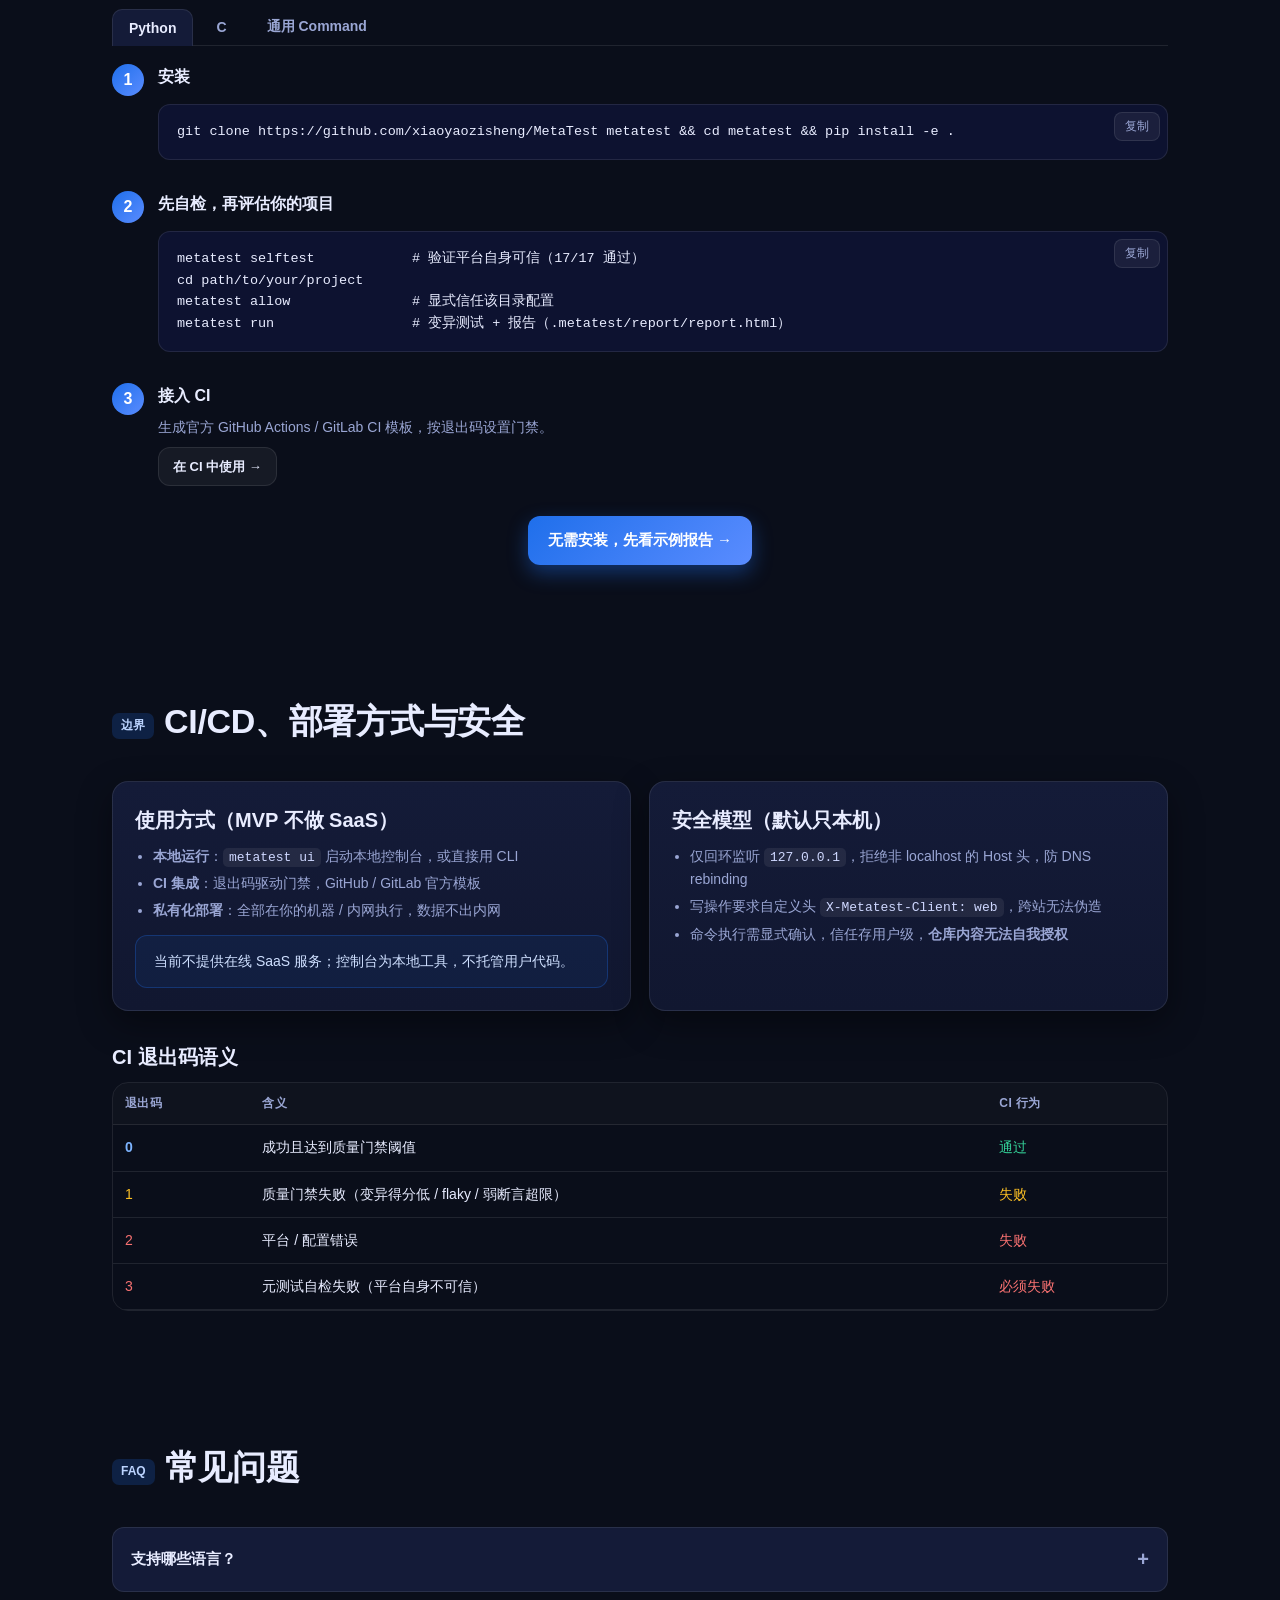
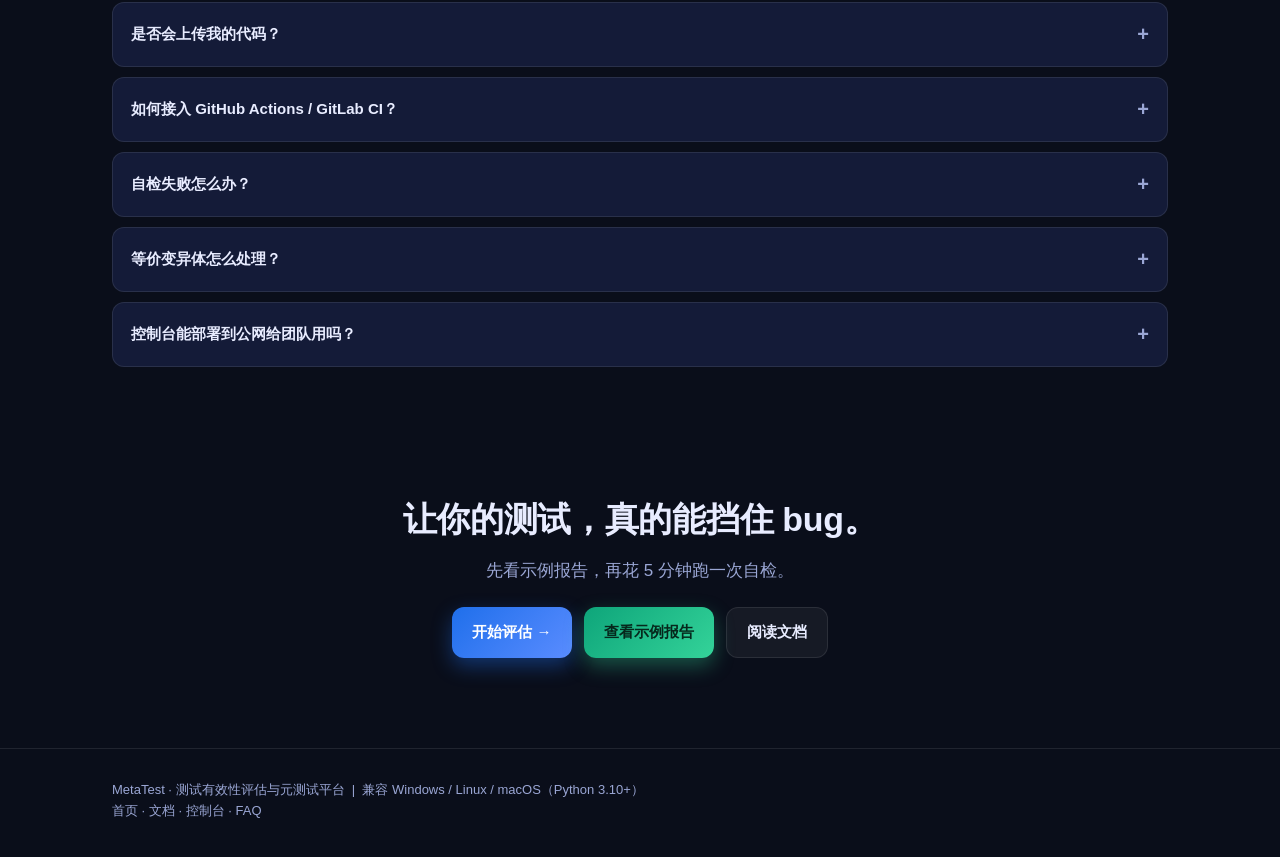
==== commit c4a2cef6: "fix: 官网 GitHub 链接指向公开仓库 MetaTest（替换失效的 TechSolutions------------ 死链）" ====
--- a/metatest-landing/index.html
+++ b/metatest-landing/index.html
@@ -30,7 +30,7 @@
       <a href="docs.html" data-page="docs.html">文档</a>
       <a href="console.html" data-page="console.html">控制台</a>
       <a class="hide-sm" href="docs.html#faq">FAQ</a>
-      <a class="hide-sm" href="https://github.com/xiaoyaozisheng/TechSolutions------------" target="_blank" rel="noopener">GitHub</a>
+      <a class="hide-sm" href="https://github.com/xiaoyaozisheng/MetaTest" target="_blank" rel="noopener">GitHub</a>
     </nav>
   </div>
 </header>
@@ -174,7 +174,7 @@
       <div class="tab-panel active" data-panel="lang" data-panel-value="python">
         <div class="step"><div class="n">1</div><div class="b">
           <h4>安装</h4>
-          <div class="code-wrap"><pre><code>git clone https://github.com/xiaoyaozisheng/TechSolutions------------ metatest && cd metatest && pip install -e .</code></pre></div>
+          <div class="code-wrap"><pre><code>git clone https://github.com/xiaoyaozisheng/MetaTest metatest && cd metatest && pip install -e .</code></pre></div>
         </div></div>
         <div class="step"><div class="n">2</div><div class="b">
           <h4>先自检，再评估你的项目</h4>
@@ -193,7 +193,7 @@
       <div class="tab-panel" data-panel="lang" data-panel-value="c">
         <div class="step"><div class="n">1</div><div class="b">
           <h4>安装（含 C 变异依赖）</h4>
-          <div class="code-wrap"><pre><code>git clone https://github.com/xiaoyaozisheng/TechSolutions------------ metatest && cd metatest && pip install -e ".[c]"</code></pre></div>
+          <div class="code-wrap"><pre><code>git clone https://github.com/xiaoyaozisheng/MetaTest metatest && cd metatest && pip install -e ".[c]"</code></pre></div>
         </div></div>
         <div class="step"><div class="n">2</div><div class="b">
           <h4>初始化并评估 C 项目</h4>
@@ -212,7 +212,7 @@
       <div class="tab-panel" data-panel="lang" data-panel-value="cmd">
         <div class="step"><div class="n">1</div><div class="b">
           <h4>安装</h4>
-          <div class="code-wrap"><pre><code>git clone https://github.com/xiaoyaozisheng/TechSolutions------------ metatest && cd metatest && pip install -e .</code></pre></div>
+          <div class="code-wrap"><pre><code>git clone https://github.com/xiaoyaozisheng/MetaTest metatest && cd metatest && pip install -e .</code></pre></div>
         </div></div>
         <div class="step"><div class="n">2</div><div class="b">
           <h4>用命令适配器接入任意项目</h4>
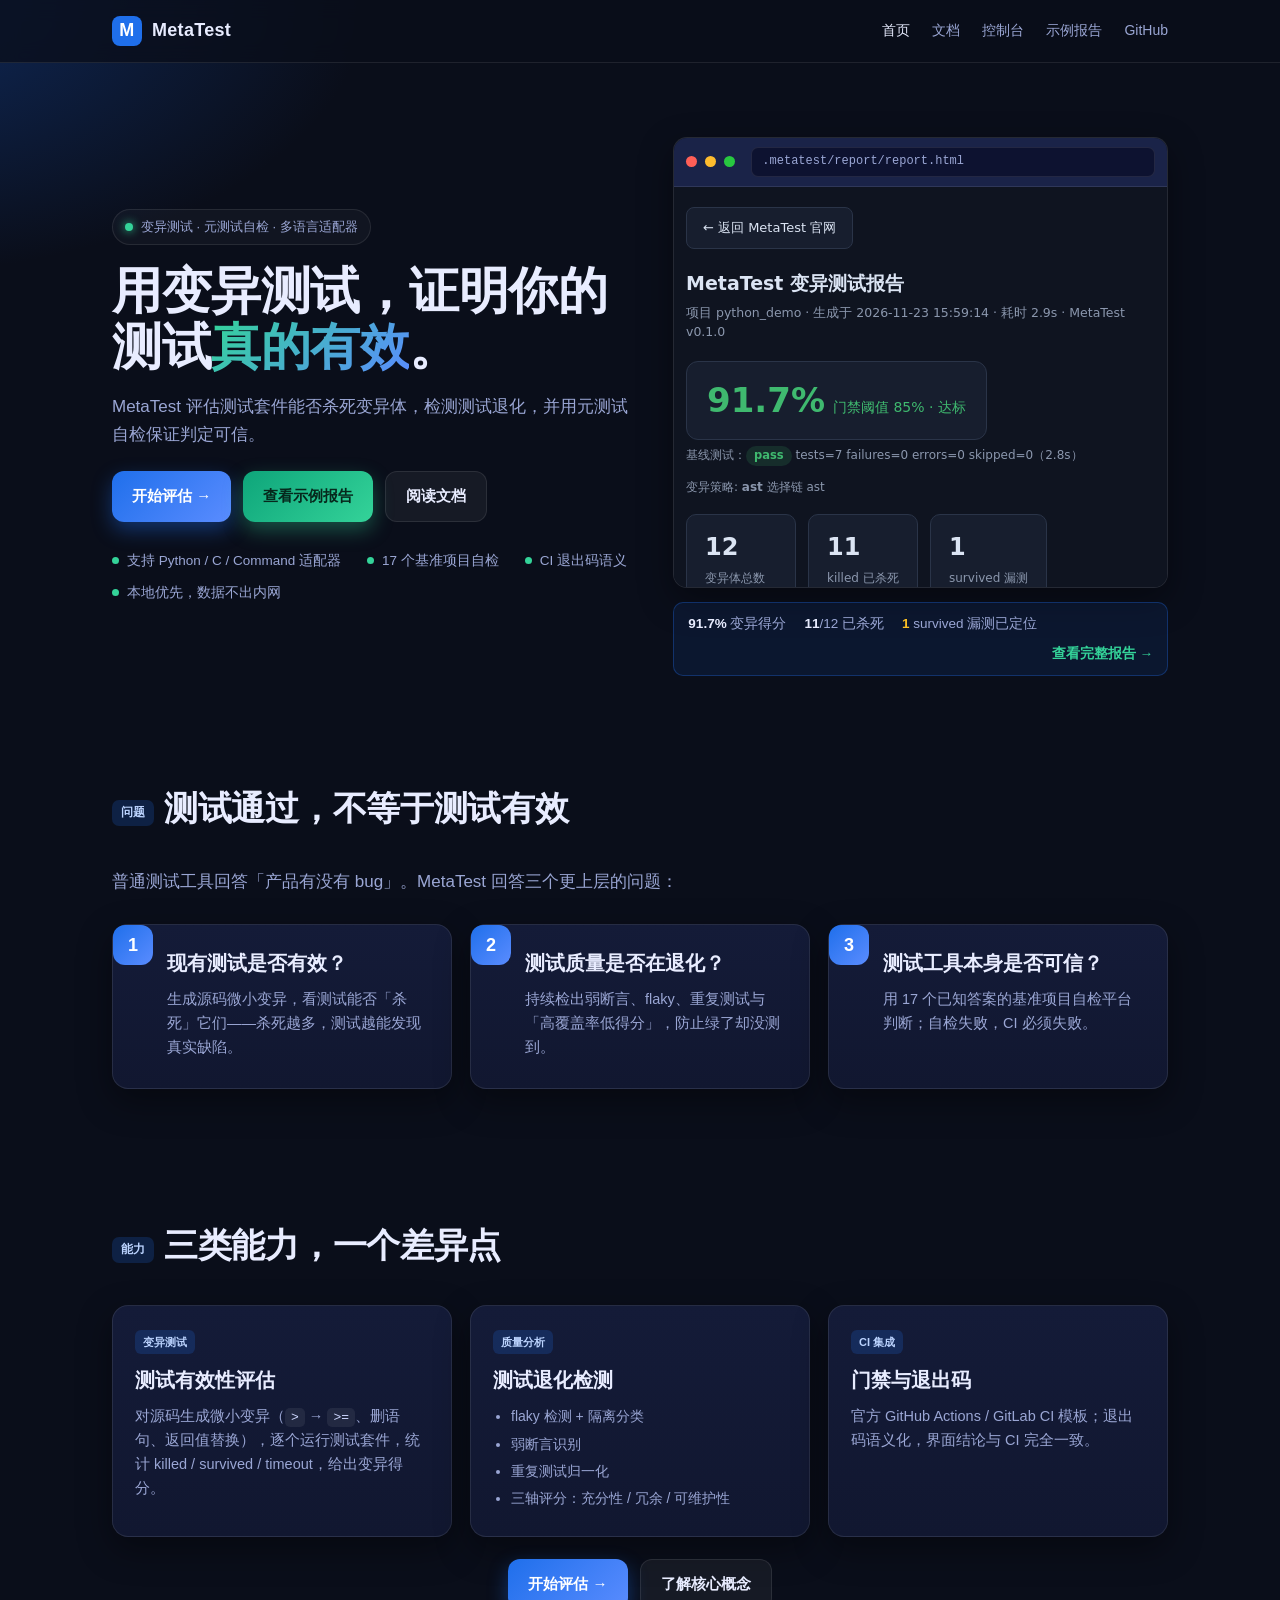
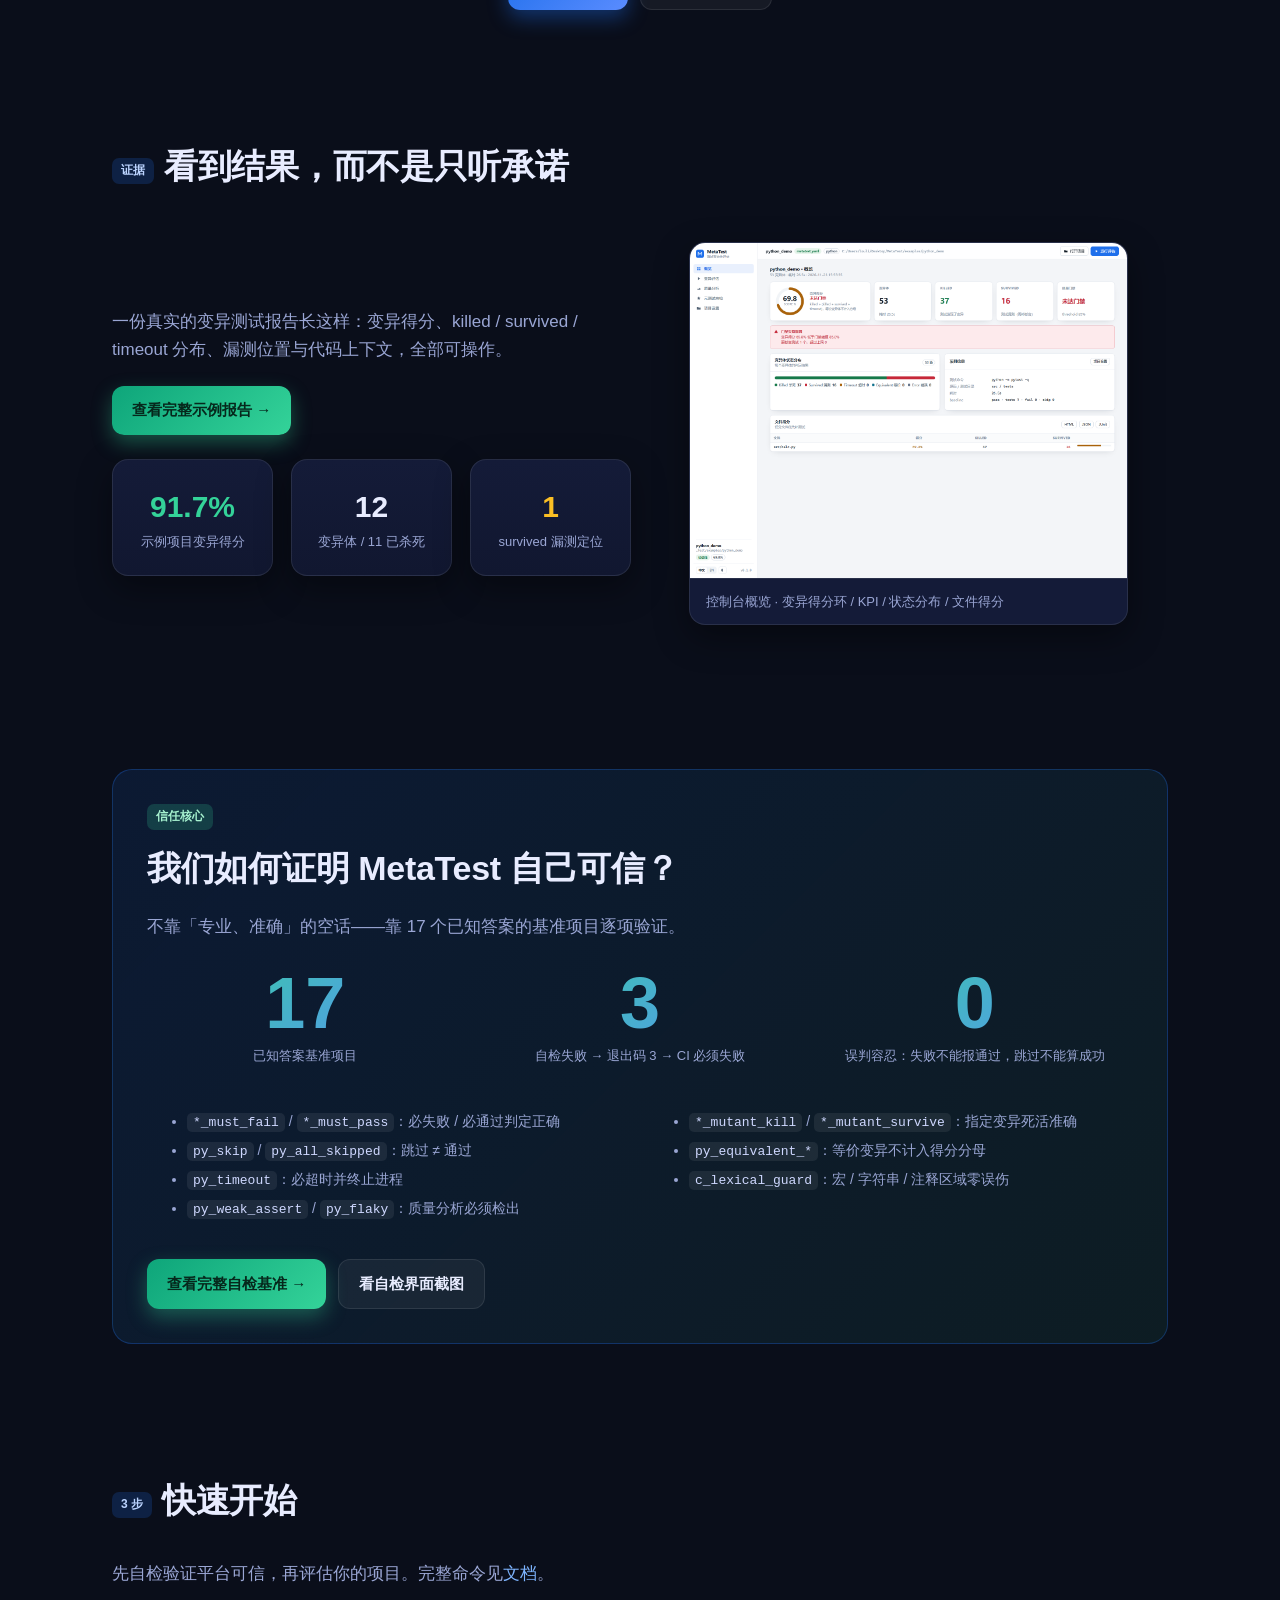
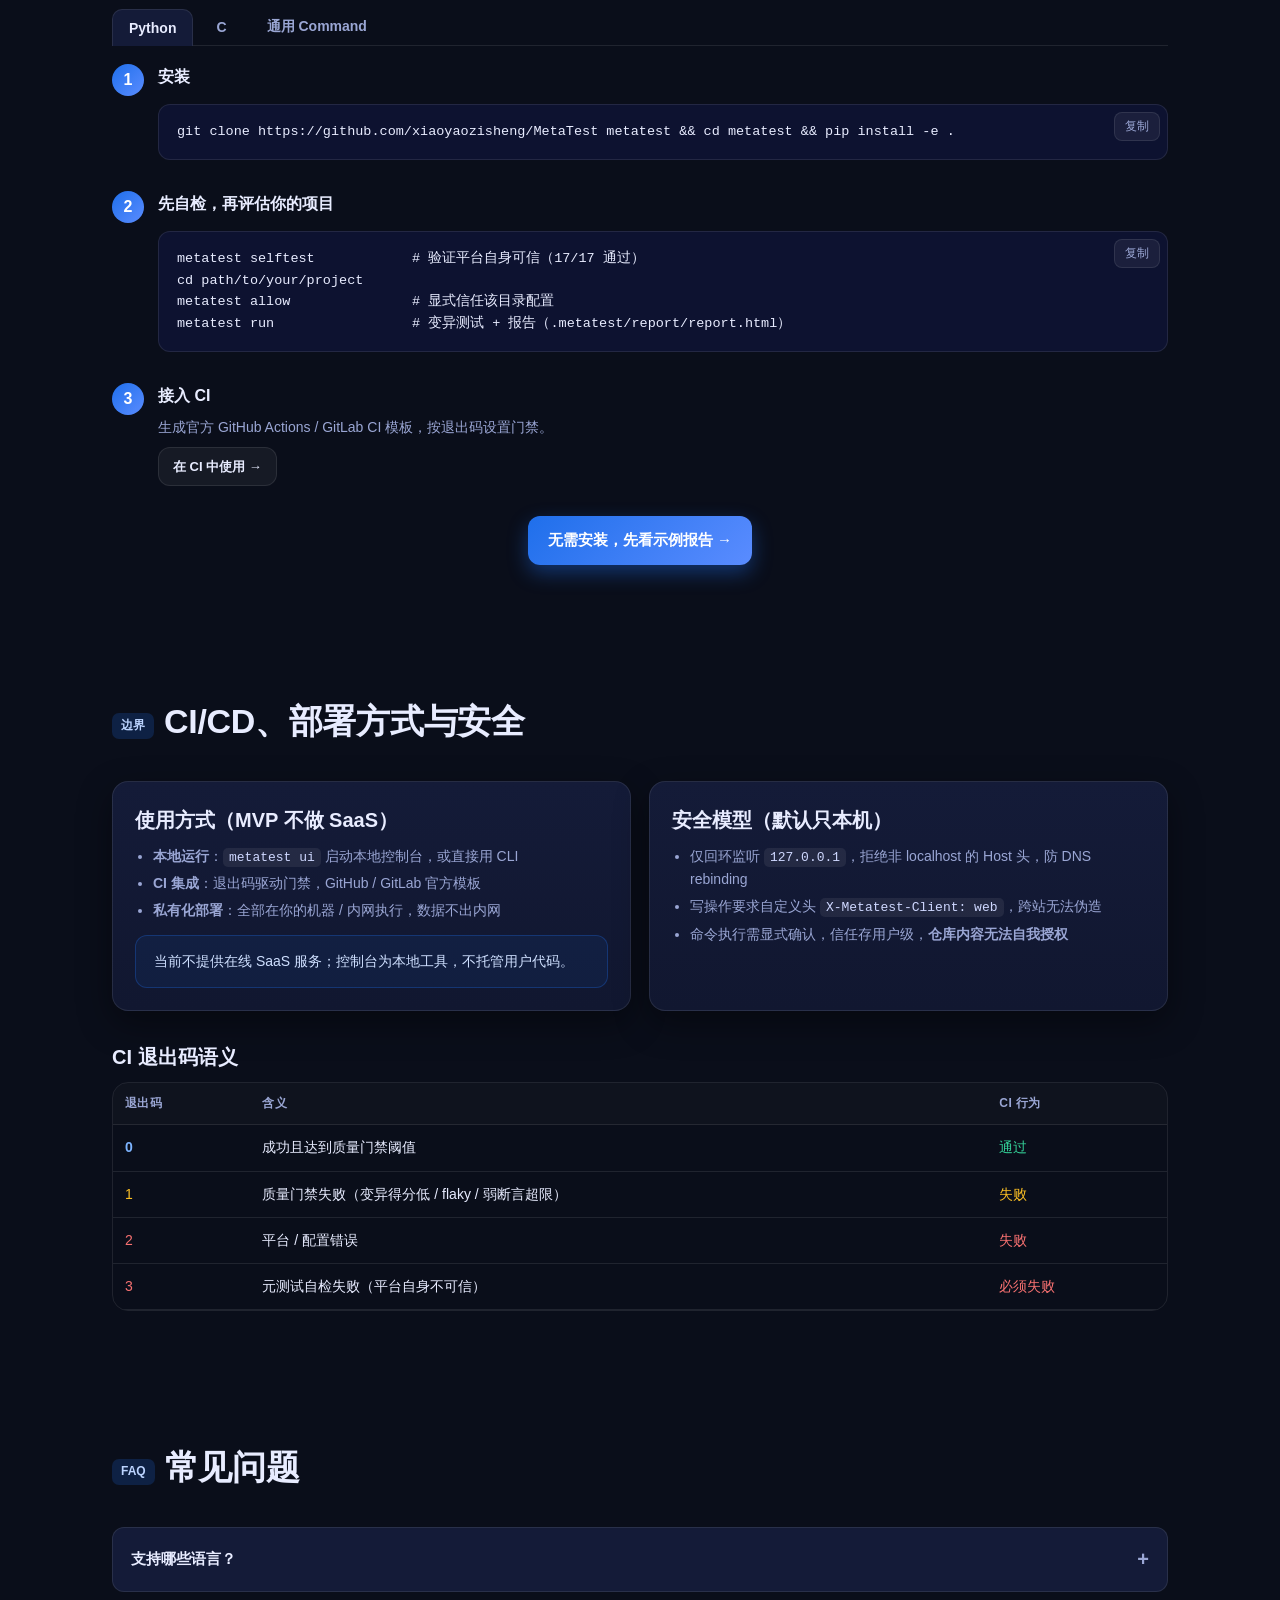
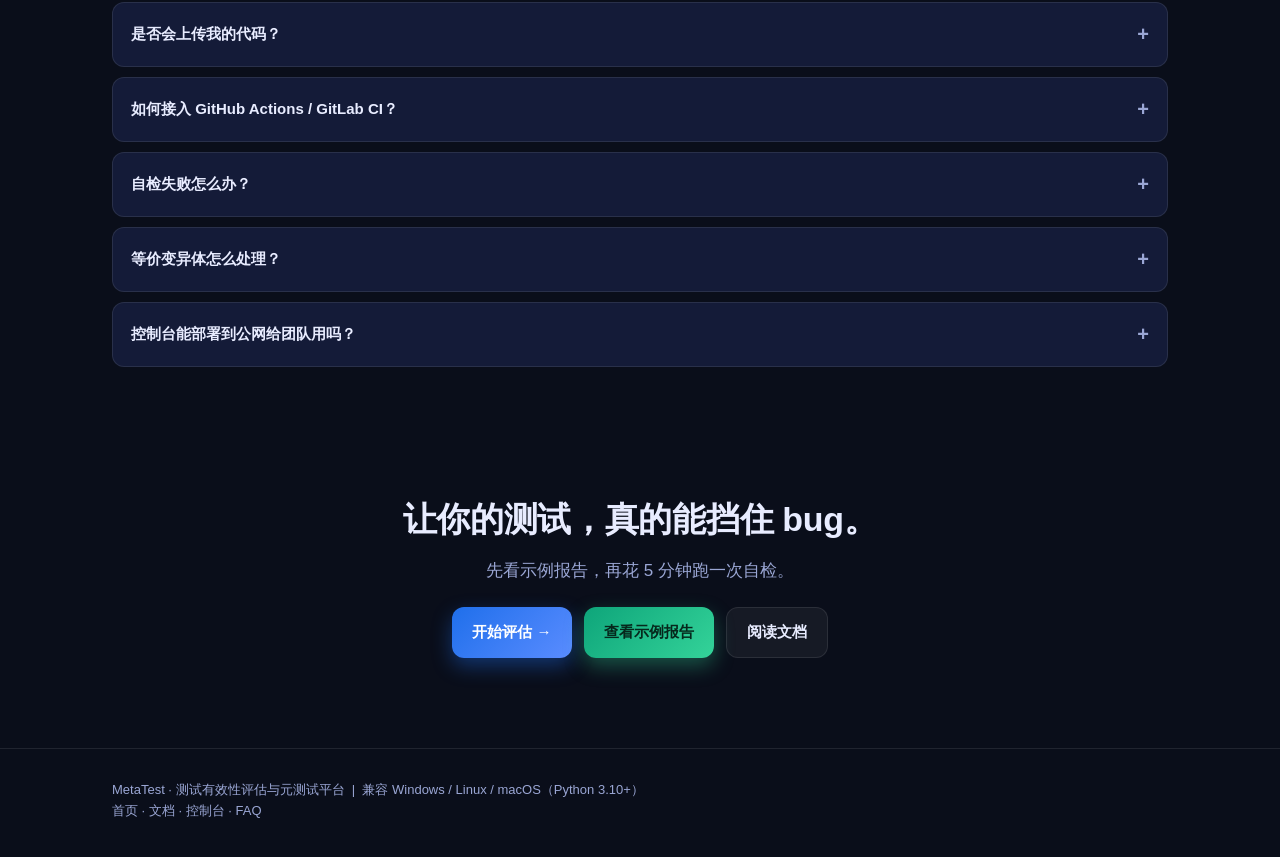
==== commit 611973e2: "fix: 官网全站体检——report 页补 viewport 与表格滚动容器、返回链接改流内布局防遮挡、og:image 尺寸校正为 1832、四页导航统一为示例报告" ====
--- a/metatest-landing/index.html
+++ b/metatest-landing/index.html
@@ -10,8 +10,8 @@
 <meta property="og:type" content="website" />
 <meta property="og:url" content="https://37ljik33e4m6n2cj4o6.traesite.cn/" />
 <meta property="og:image" content="https://37ljik33e4m6n2cj4o6.traesite.cn/og-image.jpg" />
-<meta property="og:image:width" content="1920" />
-<meta property="og:image:height" content="1080" />
+<meta property="og:image:width" content="1832" />
+<meta property="og:image:height" content="1832" />
 <meta property="og:image:alt" content="MetaTest 产品分享图" />
 <meta name="twitter:card" content="summary_large_image" />
 <meta name="twitter:title" content="MetaTest · 用变异测试证明你的测试真的有效" />
@@ -29,7 +29,7 @@
       <a href="./" data-page="index.html">首页</a>
       <a href="docs.html" data-page="docs.html">文档</a>
       <a href="console.html" data-page="console.html">控制台</a>
-      <a class="hide-sm" href="docs.html#faq">FAQ</a>
+      <a class="hide-sm" href="report.html">示例报告</a>
       <a class="hide-sm" href="https://github.com/xiaoyaozisheng/MetaTest" target="_blank" rel="noopener">GitHub</a>
     </nav>
   </div>
